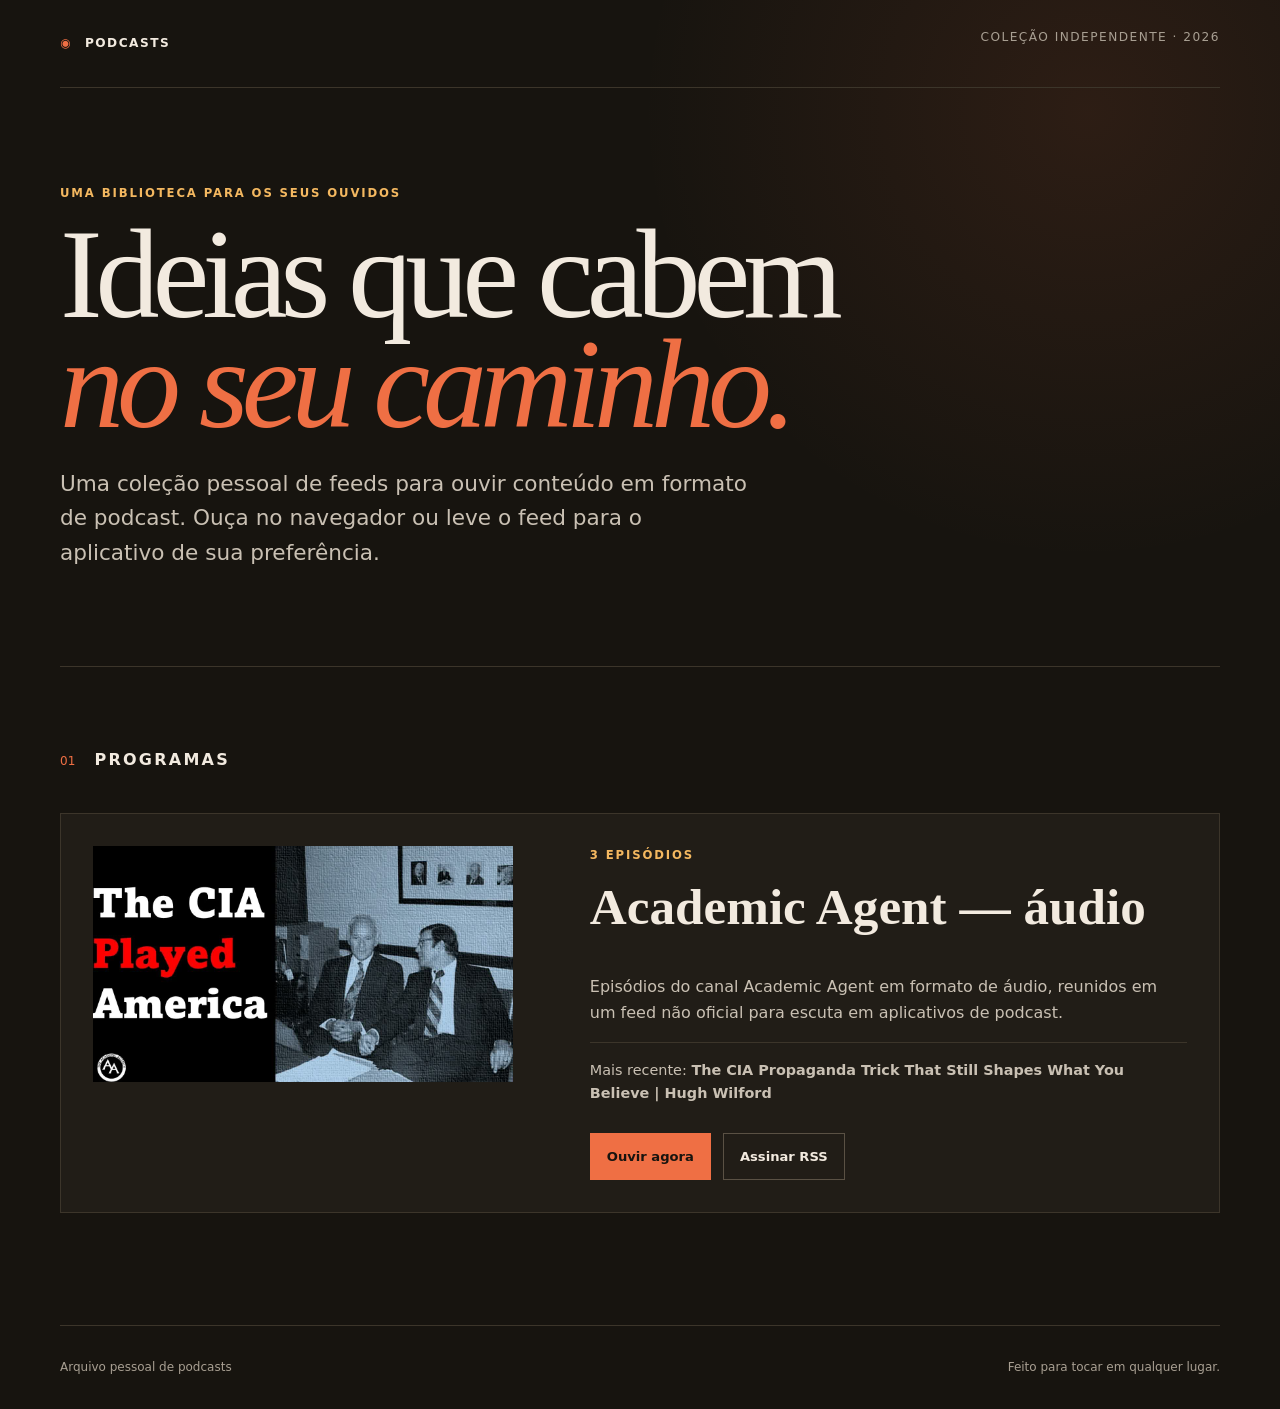
==== index.html @ 00fd7386 "Publish Academic Agent podcast feed" ====
<!doctype html>
<html lang="pt-BR">
<head>
  <meta charset="utf-8">
  <meta name="viewport" content="width=device-width, initial-scale=1">
  <meta name="description" content="Uma coleção pessoal de feeds para ouvir conteúdo em formato de podcast.">
  <meta name="theme-color" content="#17140f">
  <title>Podcasts</title>
  <link rel="stylesheet" href="assets/style.css">
</head>
<body>
  <a class="skip-link" href="#conteudo">Ir para o conteúdo</a>
  
  <header class="masthead">
    <a class="brand" href="./" aria-label="Podcasts — início"><span class="signal">◉</span> PODCASTS</a>
    <p class="edition">coleção independente · 2026</p>
  </header>
  <main id="conteudo">
    <section class="hero">
      <p class="kicker">Uma biblioteca para os seus ouvidos</p>
      <h1>Ideias que cabem<br><em>no seu caminho.</em></h1>
      <p class="intro">Uma coleção pessoal de feeds para ouvir conteúdo em formato de podcast. Ouça no navegador ou leve o feed para o aplicativo de sua preferência.</p>
    </section>
    <section class="catalog" aria-labelledby="catalog-title">
      <div class="section-heading"><span>01</span><h2 id="catalog-title">Programas</h2></div>
      
        <article class="show-card">
          <a class="cover-link" href="podcasts/academic-agent/">
            <img src="podcasts/academic-agent/media/Z9r53a1h7Ns.jpg" alt="Capa de Academic Agent — áudio">
          </a>
          <div class="show-copy">
            <p class="eyebrow">3 episódios</p>
            <h2><a href="podcasts/academic-agent/">Academic Agent — áudio</a></h2>
            <p>Episódios do canal Academic Agent em formato de áudio, reunidos em um feed não oficial para escuta em aplicativos de podcast.</p>
            <p class="latest">Mais recente: <strong>The CIA Propaganda Trick That Still Shapes What You Believe | Hugh Wilford</strong></p>
            <div class="actions">
              <a class="button primary" href="podcasts/academic-agent/">Ouvir agora</a>
              <a class="button" href="podcasts/academic-agent/feed.xml">Assinar RSS</a>
            </div>
          </div>
        </article>
    </section>
  </main>
  <footer><span>Arquivo pessoal de podcasts</span><span>Feito para tocar em qualquer lugar.</span></footer>
</body>
</html>
---- assets/style.css ----
:root {
  color-scheme: dark;
  --ink: #f2eadf;
  --muted: #a89f92;
  --paper: #17140f;
  --panel: #211d17;
  --line: #3c352a;
  --accent: #ef6f44;
  --accent-soft: #f4b860;
  --max: 1160px;
}

* { box-sizing: border-box; }
html { scroll-behavior: smooth; }
body {
  margin: 0;
  color: var(--ink);
  background: radial-gradient(circle at 85% 8%, rgba(239, 111, 68, .10), transparent 28rem), var(--paper);
  font-family: Inter, ui-sans-serif, system-ui, -apple-system, BlinkMacSystemFont, "Segoe UI", sans-serif;
  line-height: 1.6;
}
a { color: inherit; }
img { display: block; max-width: 100%; }
.skip-link { position: fixed; left: 1rem; top: -5rem; z-index: 20; padding: .7rem 1rem; background: var(--ink); color: var(--paper); }
.skip-link:focus { top: 1rem; }
.masthead, main, footer { width: min(calc(100% - 2.5rem), var(--max)); margin-inline: auto; }
.masthead { min-height: 88px; display: flex; align-items: center; justify-content: space-between; border-bottom: 1px solid var(--line); font-size: .76rem; letter-spacing: .12em; text-transform: uppercase; }
.brand { font-weight: 800; text-decoration: none; }
.signal { color: var(--accent); margin-right: .45rem; }
.edition, .back { color: var(--muted); }
.back { text-decoration: none; }
.back:hover { color: var(--ink); }
.hero { min-height: 64vh; display: grid; align-content: center; padding: 6rem 0; border-bottom: 1px solid var(--line); }
.kicker, .eyebrow, .episode-meta { margin: 0 0 1rem; color: var(--accent-soft); font-size: .73rem; font-weight: 750; letter-spacing: .16em; text-transform: uppercase; }
h1, h2, p { margin-top: 0; }
.hero h1, .podcast-hero h1 { max-width: 950px; margin-bottom: 1.75rem; font-family: Georgia, "Times New Roman", serif; font-size: clamp(3.8rem, 10vw, 8.6rem); font-weight: 400; letter-spacing: -.055em; line-height: .86; }
.hero h1 em { color: var(--accent); font-weight: 400; }
.intro { max-width: 690px; margin-bottom: 0; color: #c9c0b3; font-size: clamp(1.05rem, 2vw, 1.35rem); }
.catalog, .episodes { padding: 5rem 0 7rem; }
.section-heading { display: flex; align-items: baseline; gap: 1.2rem; margin-bottom: 2.5rem; }
.section-heading span { color: var(--accent); font-size: .75rem; }
.section-heading h2 { margin: 0; font-size: 1rem; letter-spacing: .14em; text-transform: uppercase; }
.show-card { display: grid; grid-template-columns: minmax(220px, 420px) 1fr; gap: clamp(2rem, 6vw, 6rem); padding: 2rem; background: var(--panel); border: 1px solid var(--line); }
.cover-link { align-self: start; overflow: hidden; }
.cover-link img { width: 100%; aspect-ratio: 16 / 9; object-fit: cover; transition: transform .4s ease; }
.cover-link:hover img { transform: scale(1.025); }
.show-copy { align-self: center; }
.show-copy h2 { font-family: Georgia, serif; font-size: clamp(2rem, 4vw, 3.4rem); line-height: 1; }
.show-copy h2 a { text-decoration: none; }
.show-copy > p:not(.eyebrow) { color: #c9c0b3; }
.latest { padding-top: 1rem; border-top: 1px solid var(--line); font-size: .9rem; }
.actions { display: flex; flex-wrap: wrap; gap: .75rem; margin-top: 1.75rem; }
.button { appearance: none; padding: .75rem 1rem; color: var(--ink); background: transparent; border: 1px solid #5a5144; border-radius: 0; font: inherit; font-size: .82rem; font-weight: 700; text-decoration: none; cursor: pointer; }
.button:hover, .button:focus-visible { border-color: var(--ink); }
.button.primary { color: #17140f; background: var(--accent); border-color: var(--accent); }
.button.primary:hover { background: #ff8358; }
.podcast-hero { display: grid; grid-template-columns: minmax(280px, 1fr) 1.45fr; gap: clamp(2.5rem, 7vw, 7rem); align-items: center; padding: 6rem 0; border-bottom: 1px solid var(--line); }
.podcast-hero > img { width: 100%; aspect-ratio: 1; object-fit: cover; }
.podcast-hero h1 { margin-bottom: 1.5rem; font-size: clamp(3.2rem, 7vw, 6.8rem); }
.disclaimer { margin-top: 1.5rem; color: var(--muted); font-size: .78rem; }
.episode { display: grid; grid-template-columns: 74px minmax(0, 780px); gap: 1.5rem; padding: 2.5rem 0; border-top: 1px solid var(--line); }
.episode-number { color: var(--accent); font-family: Georgia, serif; font-size: 2rem; }
.episode h2 { font-family: Georgia, serif; font-size: clamp(1.75rem, 4vw, 2.8rem); line-height: 1.12; }
.episode p:not(.episode-meta) { color: #c9c0b3; }
.episode audio { width: 100%; margin-top: 1rem; accent-color: var(--accent); }
.episode-links { display: flex; gap: 1.5rem; margin-top: 1rem; font-size: .8rem; font-weight: 700; }
.episode-links a { text-underline-offset: .2rem; }
footer { display: flex; justify-content: space-between; gap: 1rem; padding: 2rem 0; color: var(--muted); border-top: 1px solid var(--line); font-size: .75rem; }

@media (max-width: 760px) {
  .edition { display: none; }
  .hero { min-height: 56vh; }
  .hero h1 { font-size: clamp(3.5rem, 18vw, 6rem); }
  .show-card, .podcast-hero { grid-template-columns: 1fr; }
  .show-card { padding: 1rem; }
  .podcast-hero { padding: 3rem 0; }
  .podcast-hero > img { aspect-ratio: 16 / 9; }
  .episode { grid-template-columns: 44px minmax(0, 1fr); }
  footer { flex-direction: column; }
}

@media (prefers-reduced-motion: reduce) {
  *, *::before, *::after { scroll-behavior: auto !important; transition: none !important; }
}
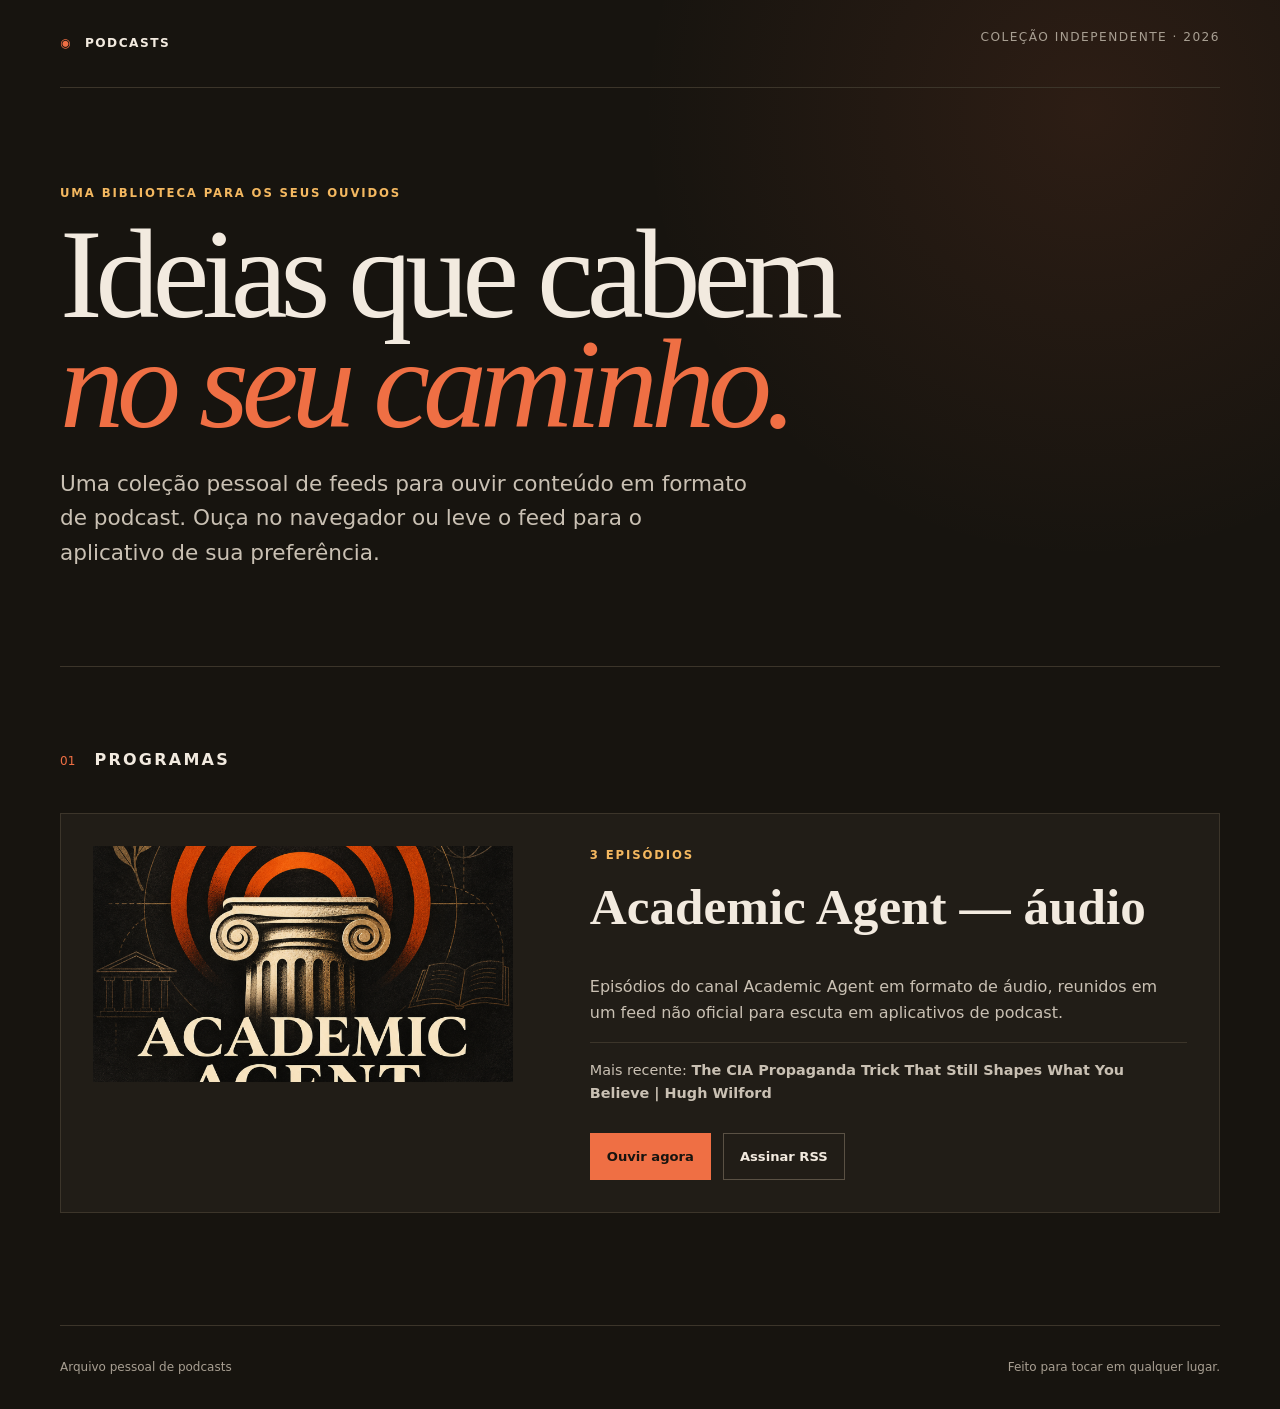
==== commit 5c1bfc81: "Add square podcast artwork" ====
--- a/index.html
+++ b/index.html
@@ -26,7 +26,7 @@
       
         <article class="show-card">
           <a class="cover-link" href="podcasts/academic-agent/">
-            <img src="podcasts/academic-agent/media/Z9r53a1h7Ns.jpg" alt="Capa de Academic Agent — áudio">
+            <img src="podcasts/academic-agent/media/artwork.png" alt="Capa de Academic Agent — áudio">
           </a>
           <div class="show-copy">
             <p class="eyebrow">3 episódios</p>
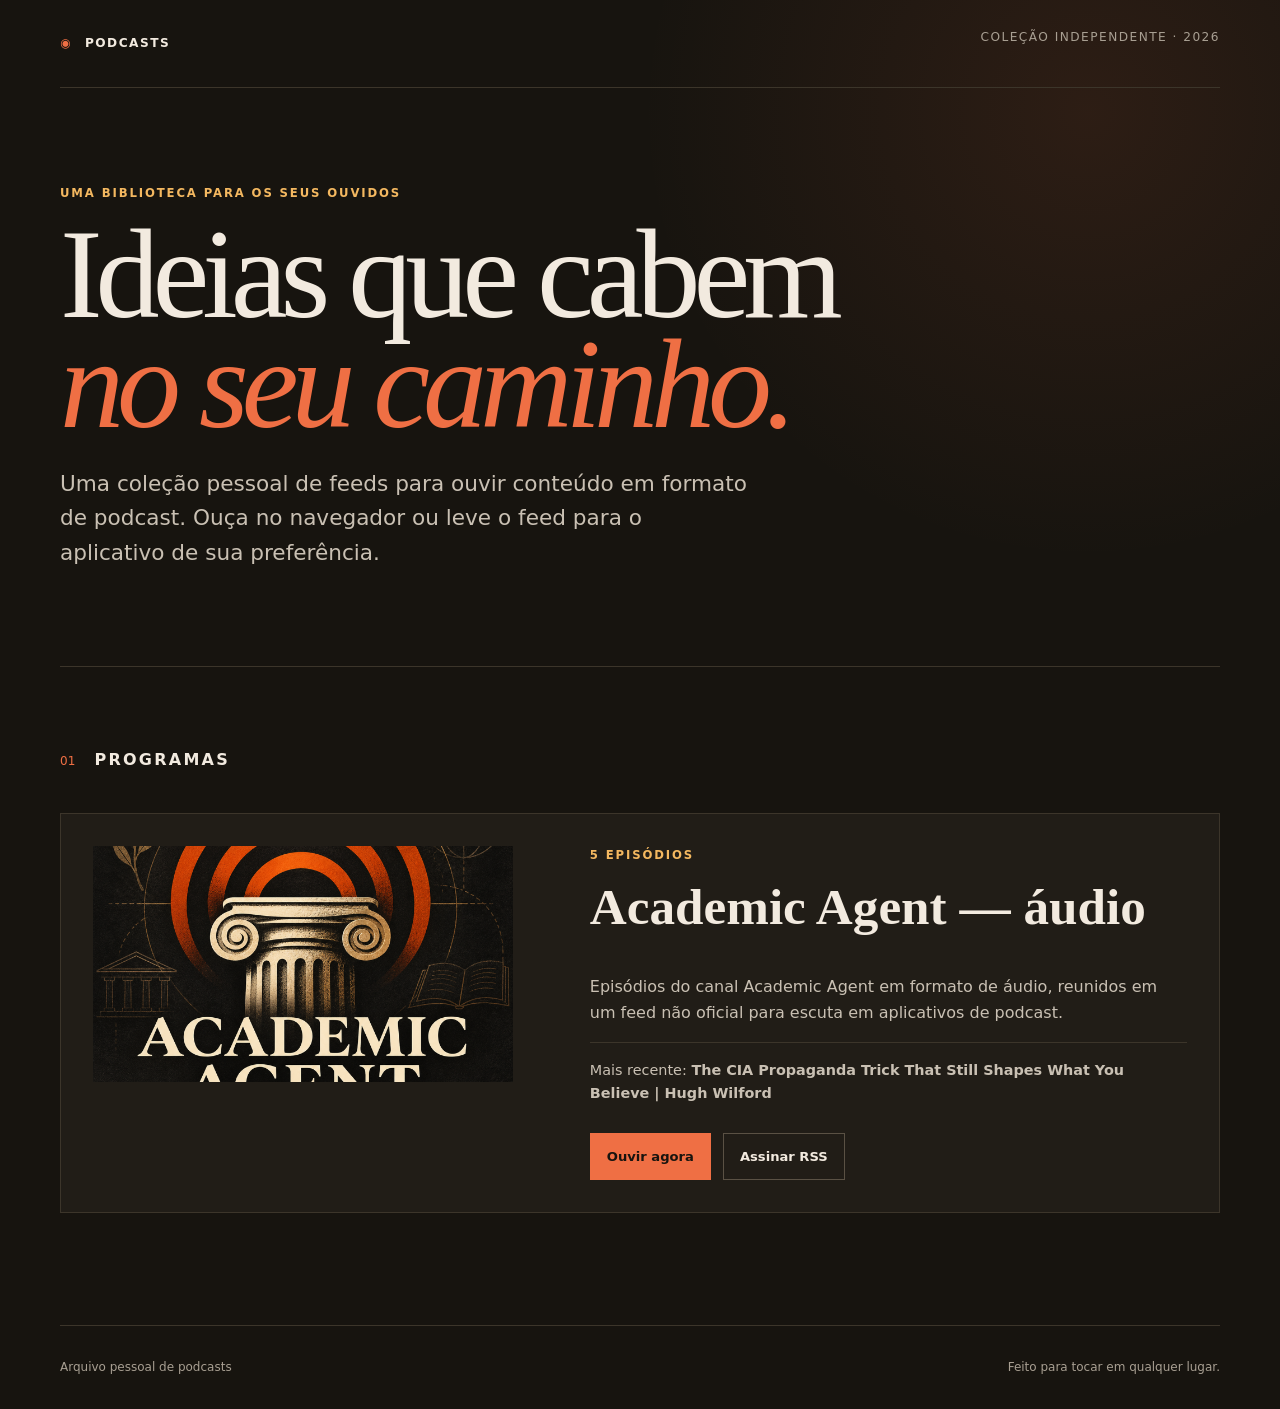
==== commit b38d111e: "Keep a rolling five-episode podcast feed" ====
--- a/index.html
+++ b/index.html
@@ -29,7 +29,7 @@
             <img src="podcasts/academic-agent/media/artwork.png" alt="Capa de Academic Agent — áudio">
           </a>
           <div class="show-copy">
-            <p class="eyebrow">3 episódios</p>
+            <p class="eyebrow">5 episódios</p>
             <h2><a href="podcasts/academic-agent/">Academic Agent — áudio</a></h2>
             <p>Episódios do canal Academic Agent em formato de áudio, reunidos em um feed não oficial para escuta em aplicativos de podcast.</p>
             <p class="latest">Mais recente: <strong>The CIA Propaganda Trick That Still Shapes What You Believe | Hugh Wilford</strong></p>
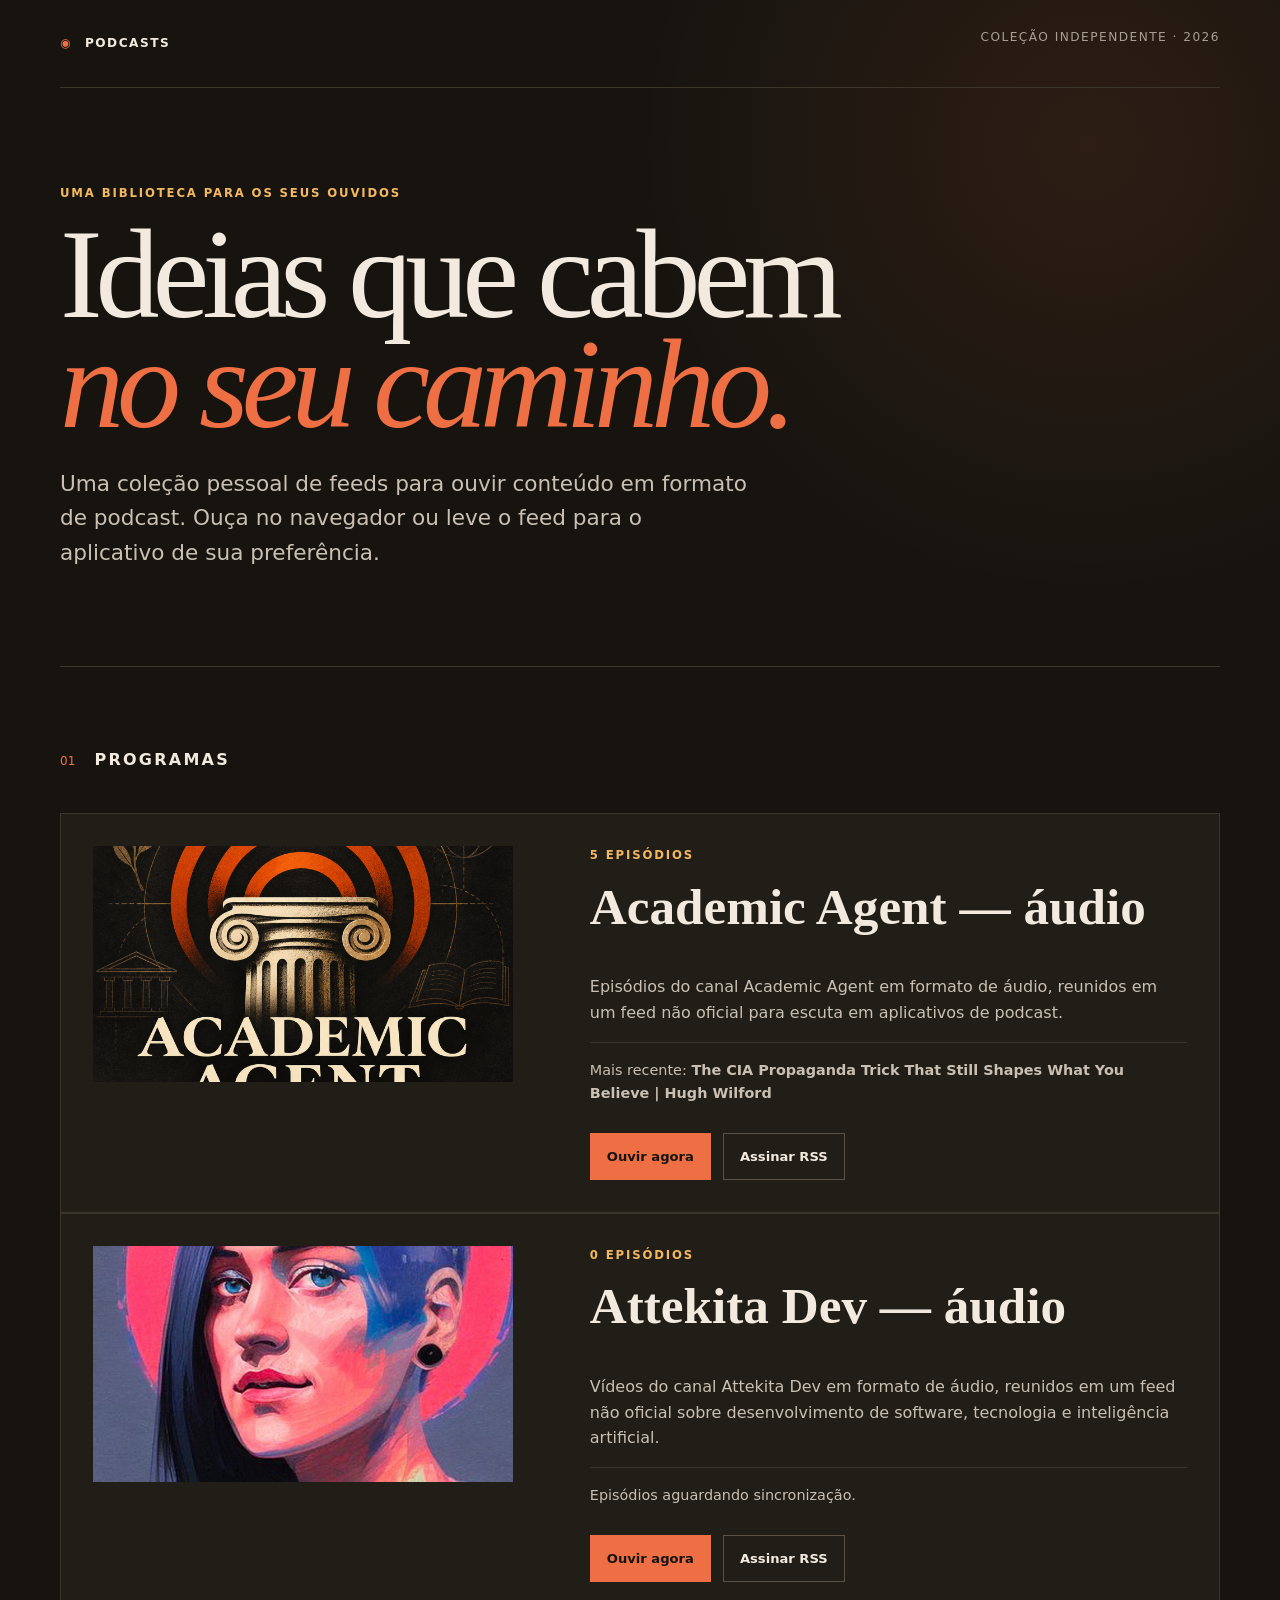
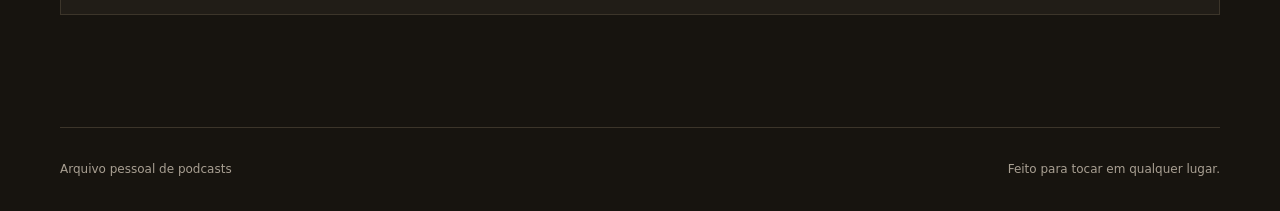
==== commit ed1a2371: "Add Attekita Dev podcast feed" ====
--- a/index.html
+++ b/index.html
@@ -32,10 +32,25 @@
             <p class="eyebrow">5 episódios</p>
             <h2><a href="podcasts/academic-agent/">Academic Agent — áudio</a></h2>
             <p>Episódios do canal Academic Agent em formato de áudio, reunidos em um feed não oficial para escuta em aplicativos de podcast.</p>
-            <p class="latest">Mais recente: <strong>The CIA Propaganda Trick That Still Shapes What You Believe | Hugh Wilford</strong></p>
+            <p class='latest'>Mais recente: <strong>The CIA Propaganda Trick That Still Shapes What You Believe | Hugh Wilford</strong></p>
             <div class="actions">
               <a class="button primary" href="podcasts/academic-agent/">Ouvir agora</a>
               <a class="button" href="podcasts/academic-agent/feed.xml">Assinar RSS</a>
+            </div>
+          </div>
+        </article>
+        <article class="show-card">
+          <a class="cover-link" href="podcasts/attekita-dev/">
+            <img src="podcasts/attekita-dev/media/artwork.png" alt="Capa de Attekita Dev — áudio">
+          </a>
+          <div class="show-copy">
+            <p class="eyebrow">0 episódios</p>
+            <h2><a href="podcasts/attekita-dev/">Attekita Dev — áudio</a></h2>
+            <p>Vídeos do canal Attekita Dev em formato de áudio, reunidos em um feed não oficial sobre desenvolvimento de software, tecnologia e inteligência artificial.</p>
+            <p class='latest'>Episódios aguardando sincronização.</p>
+            <div class="actions">
+              <a class="button primary" href="podcasts/attekita-dev/">Ouvir agora</a>
+              <a class="button" href="podcasts/attekita-dev/feed.xml">Assinar RSS</a>
             </div>
           </div>
         </article>
